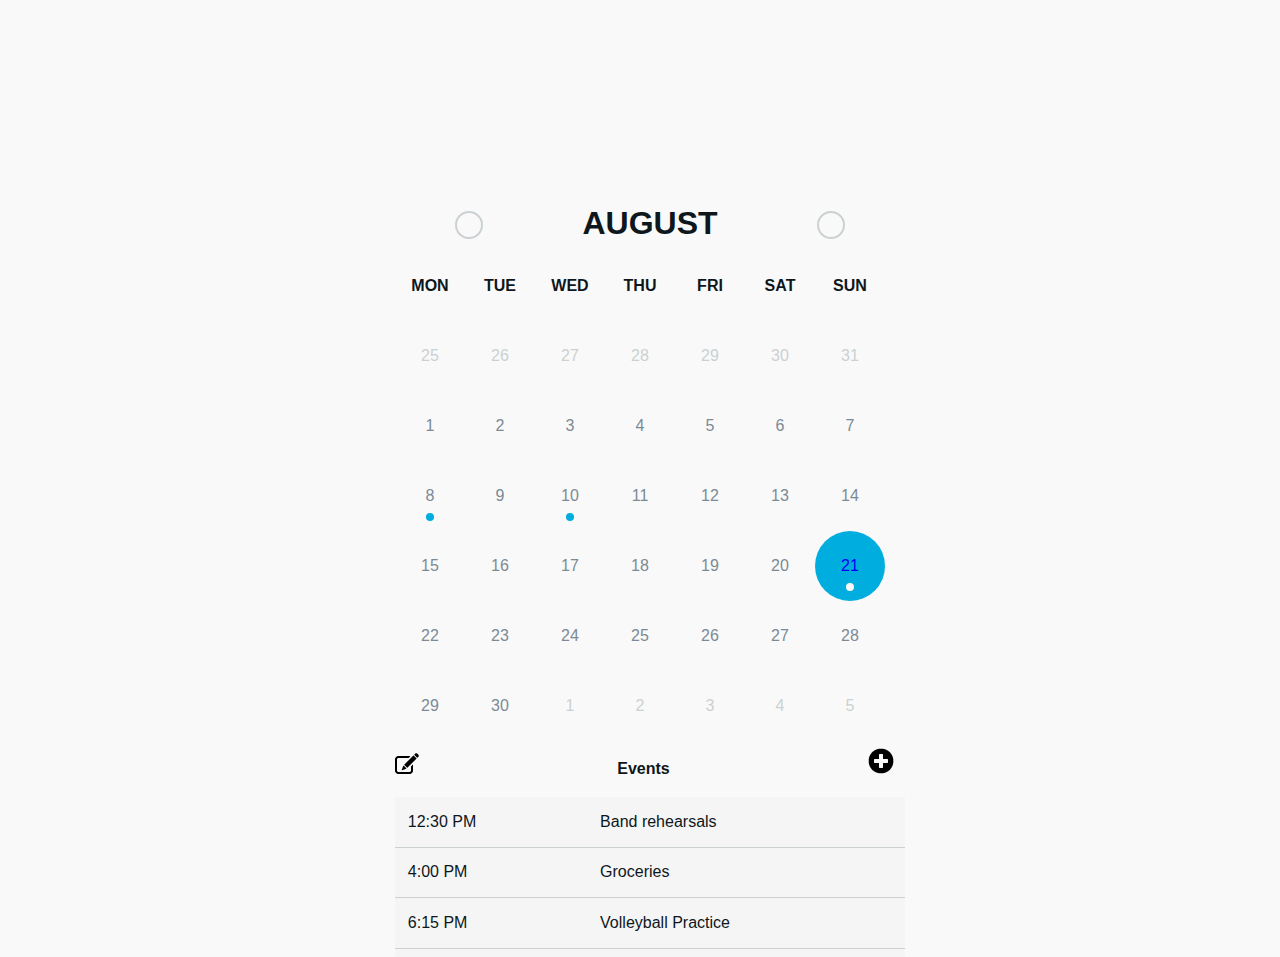
==== added_calendar.html @ 6931b8ef "Fixed some minor display message errors for profile and profile_edit pages. Implemented the interfac" ====
<!doctype html>
<html lang="en">
<head>
	<meta charset="UTF-8">
	<title>Calendar</title>
	<script type="text/javascript" src="js/jquery-ui.min.js"></script>
	<script type="text/javascript" src="js/todo.js"></script>
	<link rel="stylesheet" href="css/calendar.css">
	
</head>
<body>

	<div class="container">
		<div class="calendar">
			<header>				
				<h2>August</h2>
				<a class="btn-prev fontawesome-angle-left" href="#"></a>
				<a class="btn-next fontawesome-angle-right" href="#"></a>
			</header>
			
			<table>			
				<thead>					
					<tr>						
						<td>Mon</td>
						<td>Tue</td>
						<td>Wed</td>
						<td>Thu</td>
						<td>Fri</td>
						<td>Sat</td>
						<td>Sun</td>
					</tr>
				</thead>
				<tbody>					
					<tr>
						<td class="prev-month">25</td>
						<td class="prev-month">26</td>
						<td class="prev-month">27</td>
						<td class="prev-month">28</td>
						<td class="prev-month">29</td>
						<td class="prev-month">30</td>
						<td class="prev-month">31</td>
					</tr>
					<tr>
						<td>1</td>
						<td>2</td>
						<td>3</td>
						<td>4</td>
						<td>5</td>
						<td>6</td>
						<td>7</td>
					</tr>
					<tr>
						<td class="event">8</td>
						<td>9</td>
						<td class="event">10</td>
						<td>11</td>
						<td>12</td>
						<td>13</td>
						<td>14</td>
					</tr>
					<tr>
						<td>15</td>
						<td>16</td>
						<td>17</td>
						<td>18</td>
						<td>19</td>
						<td>20</td>
						<td class="current-day event"><a href="calendar_edit.html">21</a></td>
					</tr>

					<tr>
						<td>22</td>
						<td>23</td>
						<td>24</td>
						<td>25</td>
						<td>26</td>
						<td>27</td>
						<td>28</td>
					</tr>
					<tr>
						<td>29</td>
						<td>30</td>
						<td class="next-month">1</td>
						<td class="next-month">2</td>
						<td class="next-month">3</td>
						<td class="next-month">4</td>
						<td class="next-month">5</td>
					</tr>
				</tbody>
			</table>
		</div> <!-- end calendar -->
		
		
		<div>
			<a href="calendar_edit.html" class="event_edit"><img src="event_edit.png"></a>
			<p class="event_events">Events</p>
			<a href="calendar_add.html" class="event_add"><img src="event_add.png"></a>
		</div>
		
		<div class="events_bottom">
			<table>			
				<thead>					
					<tr>						
						<td>12:30 PM</td>
						<td>Band rehearsals</td>
					</tr>
					<tr>						
						<td>4:00 PM</td>
						<td>Groceries</td>
					</tr>
					<tr>
						<td>6:15 PM</td>
						<td>Volleyball Practice</td>
				</thead>
			</table>
		</div>
		
	</div>
	</div> <!-- end container -->
	
	

</body>
</html>
---- css/calendar.css ----
@charset "utf-8";
/* CSS Document */

/* ---------- FONTAWESOME ---------- */
/* ---------- http://fortawesome.github.com/Font-Awesome/ ---------- */
/* ---------- http://weloveiconfonts.com/ ---------- */

@import url(http://weloveiconfonts.com/api/?family=fontawesome);

*[class*="fontawesome-"]:before {
  font-family: 'FontAwesome', sans-serif;
}

/* ---------- GENERAL ---------- */

body {
	background: #f9f9f9;
	color: #0e171c;
	font: 300 100%/1.5em 'Lato', sans-serif;
	margin: 0;
}

a {
	text-decoration: none;
}

h2 {
	font-size: 2em;
	line-height: 1.25em;
	margin: .25em 0;
}

h3 {
	font-size: 1.5em;
	line-height: 1em;
	margin: .33em 0;
}

table {
	border-collapse: collapse;
	border-spacing: 0;
}

.container {
	height: 538px;
	left: 50%;
	margin: -255px 0 0 -245px;
	position: absolute;
	top: 50%;
	width: 510px;
}

/* ---------- CALENDAR ---------- */

.calendar {
	text-align: center;
}

.calendar header {
	position: relative;
}

.calendar h2 {
	text-transform: uppercase;
}

.calendar thead {
	font-weight: 600;
	text-transform: uppercase;
}

.calendar tbody {
	color: #7c8a95;
}

.calendar tbody td:hover {
	border: 2px solid #00addf;
}

.calendar td {
	border: 2px solid transparent;
	border-radius: 50%;
	display: inline-block;
	height: 4em;
	line-height: 4em;
	text-align: center;
	width: 4em;
}

.calendar .prev-month,
.calendar .next-month {
	color: #cbd1d2;
}

.calendar .prev-month:hover,
.calendar .next-month:hover {
	border: 2px solid #cbd1d2;
}

.current-day {
	background: #00addf;
	color: #f9f9f9;
}

.event {
	cursor: pointer;
	position: relative;
}

.event:after {
	background: #00addf;
	border-radius: 50%;
	bottom: .5em;
	display: block;
	content: '';
	height: .5em;
	left: 50%;
	margin: -.25em 0 0 -.25em;
	position: absolute;
	width: .5em;
}

.event.current-day:after {
	background: #f9f9f9;
}

.btn-prev,
.btn-next {
	border: 2px solid #cbd1d2;
	border-radius: 50%;
	color: #cbd1d2;
	height: 2em;
	font-size: .75em;
	line-height: 2em;
	margin: -1em;
	position: absolute;
	top: 50%;
	width: 2em;
}

.btn-prev:hover,
.btn-next:hover {
	background: #cbd1d2;
	color: #f9f9f9;
}

.btn-prev {
	left: 6em;
}

.btn-next {
	right: 6em;
}

.event_events {
	display: inline-block;
	font-weight: bold;
}

.event_edit {
	display: inline-block;
	margin-right: 38%;
}

.event_add {
	display:inline-block;
	margin-left:38%;
}

.events_bottom {
	margin-bottom: 5%;
	height:10rem; 
	overflow:scroll;
	background-color: rgba(242, 242, 242, 0.5);
}

.events_bottom table{
	width: 100%;
}

.events_bottom tr{
	border-bottom: 1px solid #cbd1d2;
}

.events_bottom td{
	padding: 0.8em;
}
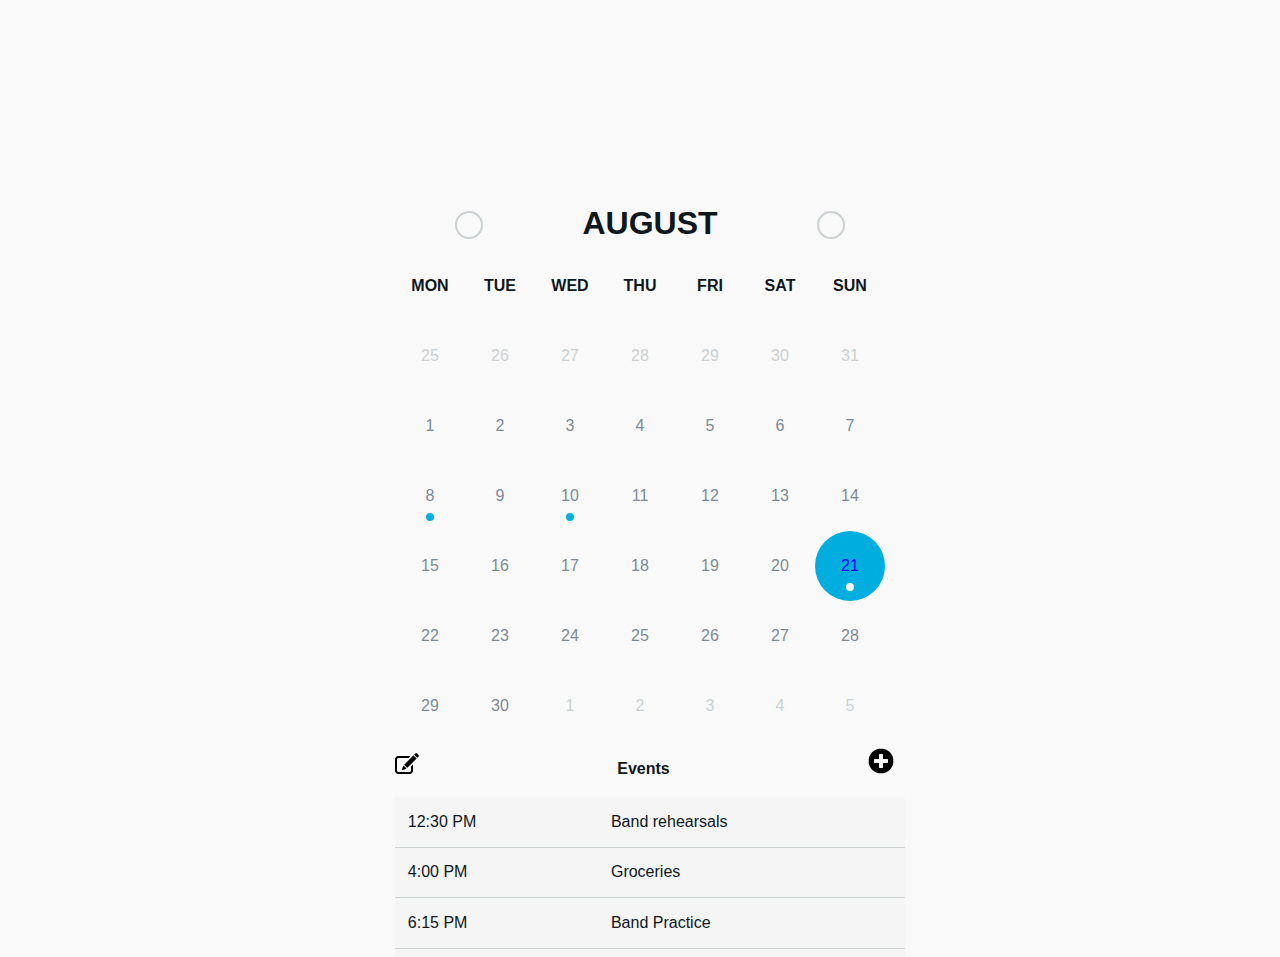
==== commit a7552883: "Changed added task for added_calendar.html." ====
--- a/added_calendar.html
+++ b/added_calendar.html
@@ -110,7 +110,7 @@
 					</tr>
 					<tr>
 						<td>6:15 PM</td>
-						<td>Volleyball Practice</td>
+						<td>Band Practice</td>
 				</thead>
 			</table>
 		</div>
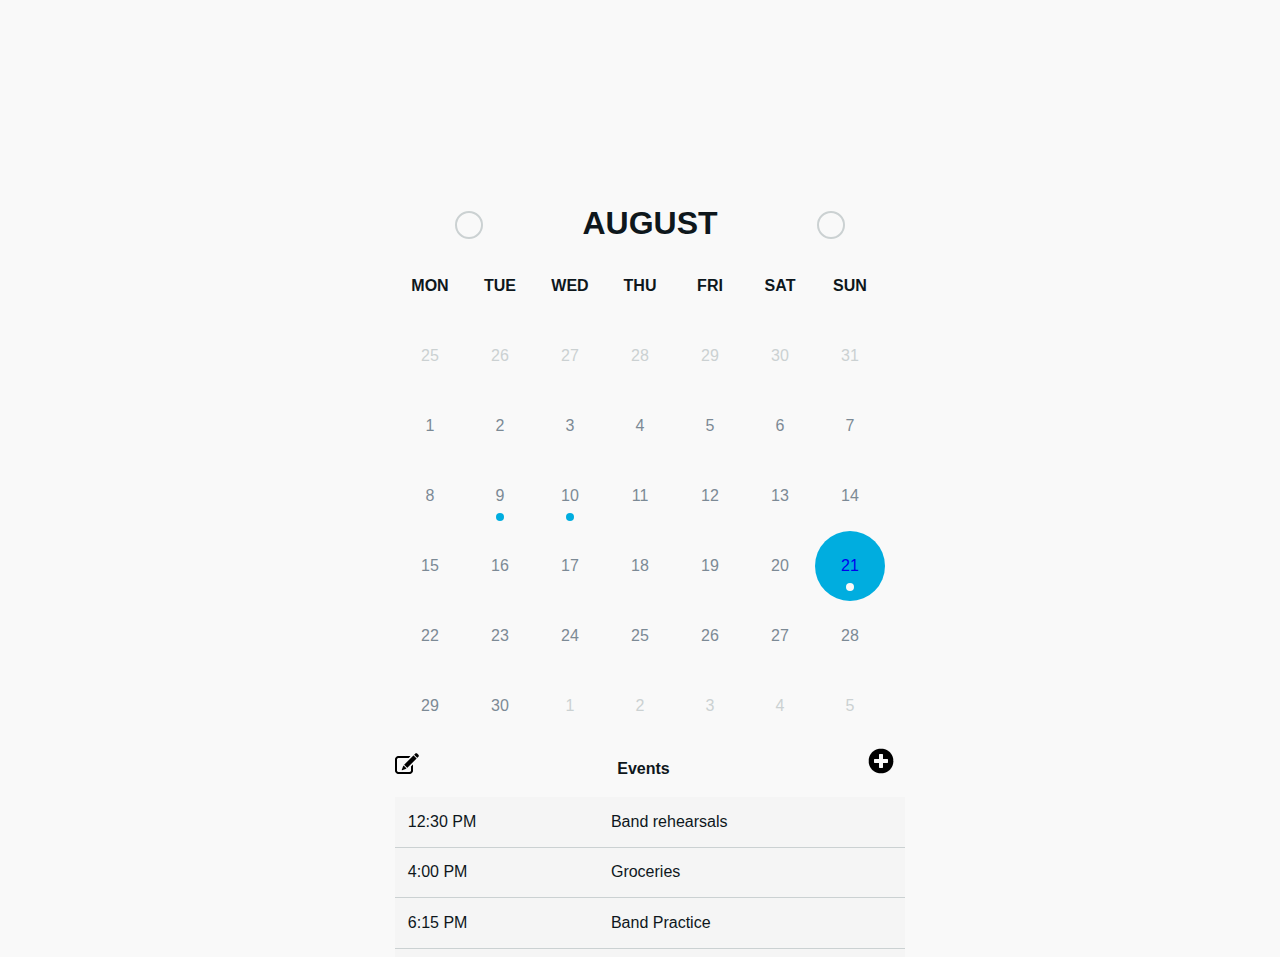
==== commit d990ceb7: "Moved current day of calendar.html to the 9th, and the events dot from the 8th to the 9th to match t" ====
--- a/added_calendar.html
+++ b/added_calendar.html
@@ -50,8 +50,8 @@
 						<td>7</td>
 					</tr>
 					<tr>
-						<td class="event">8</td>
-						<td>9</td>
+						<td>8</td>
+						<td class="event">9</td>
 						<td class="event">10</td>
 						<td>11</td>
 						<td>12</td>
